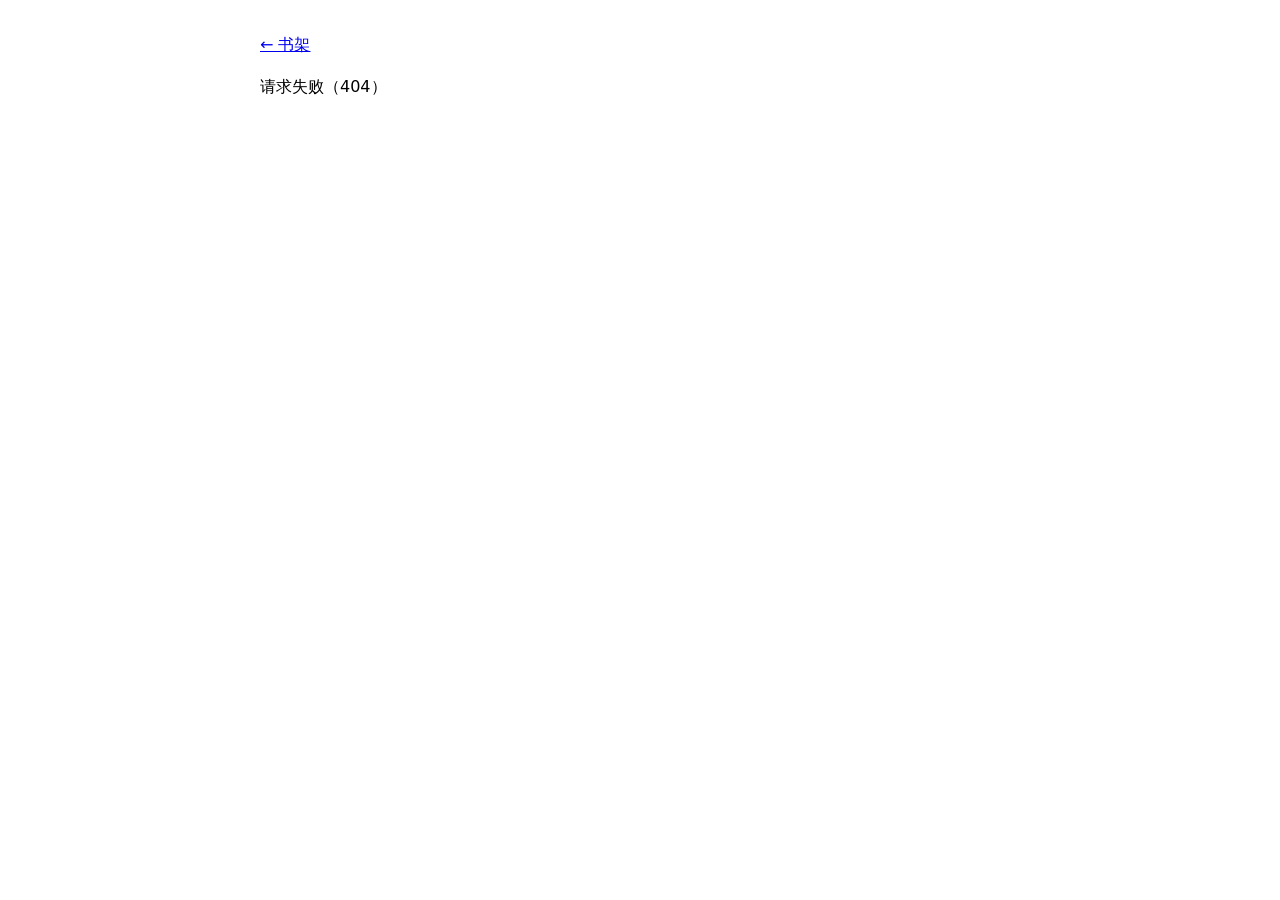
==== app/static/book.html @ ffcf8f90 "阶段 1：EPUB 导入和章节解析 - 按目录展平章节，支持锚点切分、跨文件章节、无目录回退、DRM 检测 - 书库接口和最简前端（书架、章节列表） - docs/spec.md、docs/plan." ====
<!doctype html>
<html lang="zh">
<head>
<meta charset="utf-8">
<meta name="viewport" content="width=device-width, initial-scale=1">
<title>章节</title>
<link rel="stylesheet" href="style.css">
</head>
<body>
<p><a href="/">← 书架</a></p>
<div id="book"></div>
<ol id="chapters"></ol>

<script src="app.js"></script>
<script>
const bookId = new URLSearchParams(location.search).get("id");

async function render() {
  let book;
  try {
    book = await api(`/api/books/${bookId}`);
  } catch (err) {
    document.getElementById("book").textContent = err.message;
    return;
  }
  document.title = book.title;
  const header = document.getElementById("book");
  header.replaceChildren(
    book.has_cover ? el("img", { src: `/api/books/${book.id}/cover`, class: "cover", alt: "" }) : "",
    el("h1", {}, book.title),
    el("p", {}, `${book.author || "未知作者"} · 共 ${book.chapter_count} 章`),
  );

  const list = document.getElementById("chapters");
  list.replaceChildren();
  for (const ch of book.chapters) {
    const label = [...ch.parent_titles, ch.title].join(" · ");
    list.append(el("li", {}, label));
  }
}

render();
</script>
</body>
</html>
---- app/static/style.css ----
body { font-family: system-ui, sans-serif; max-width: 760px; margin: 0 auto; padding: 16px; line-height: 1.6; }
li { margin: 4px 0; }
.cover { max-height: 160px; float: right; margin-left: 16px; }
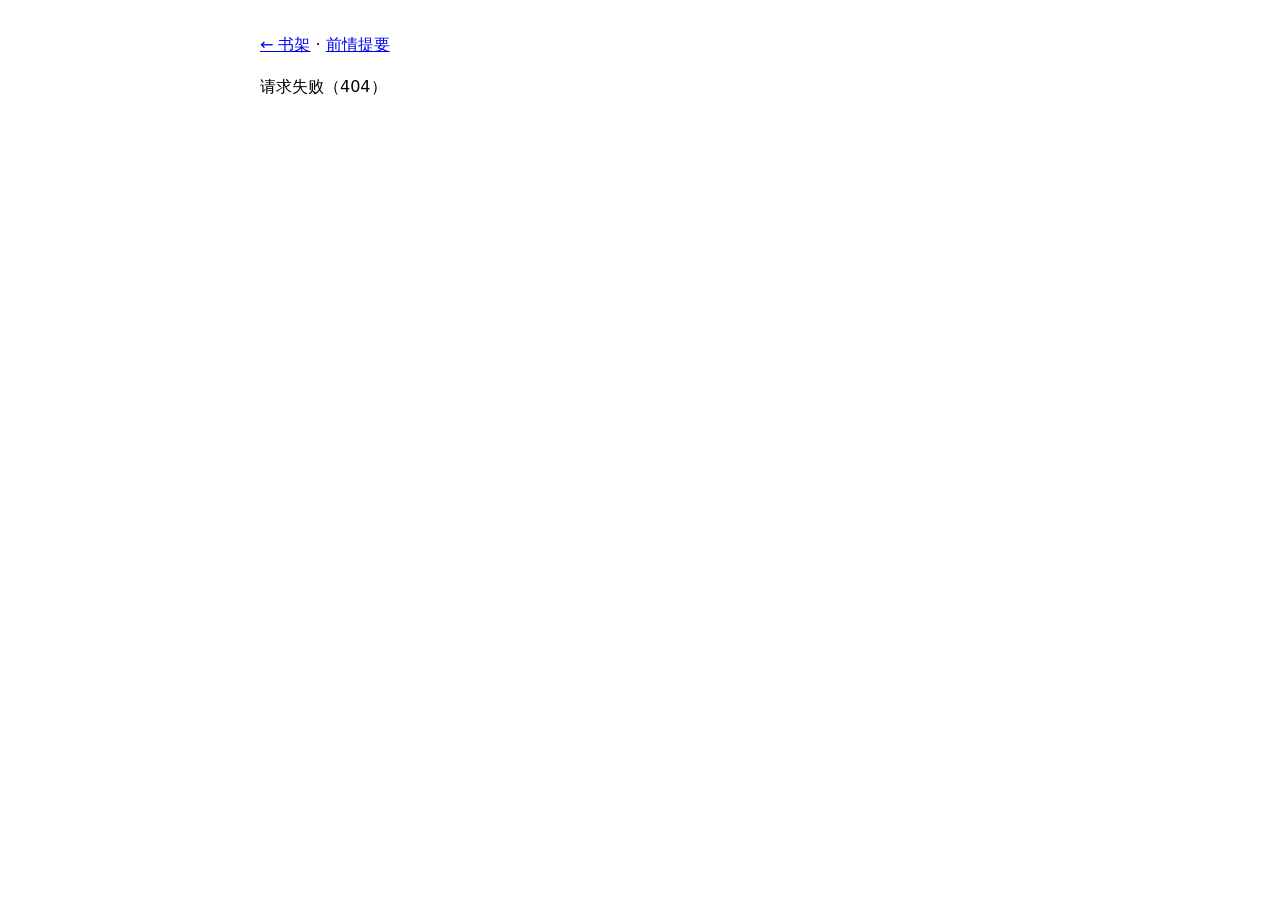
==== commit 93007336: "阶段 3：逐章摘要 - LLM 调用封装：JSON 模式、不合格重试一次、开发模式请求日志（不含 key） - 所有系统提示统一带名著兜底条款；不传书名作者 - 生成第 k 章只带最近 K 章摘要和此" ====
--- a/app/static/book.html
+++ b/app/static/book.html
@@ -7,13 +7,14 @@
 <link rel="stylesheet" href="style.css">
 </head>
 <body>
-<p><a href="/">← 书架</a></p>
+<p><a href="/">← 书架</a> · <a id="summary-link">前情提要</a></p>
 <div id="book"></div>
 <ol id="chapters"></ol>
 
 <script src="app.js"></script>
 <script>
 const bookId = new URLSearchParams(location.search).get("id");
+document.getElementById("summary-link").href = `summary.html?id=${bookId}`;
 
 async function render() {
   let book;
@@ -28,15 +29,51 @@
   header.replaceChildren(
     book.has_cover ? el("img", { src: `/api/books/${book.id}/cover`, class: "cover", alt: "" }) : "",
     el("h1", {}, book.title),
-    el("p", {}, `${book.author || "未知作者"} · 共 ${book.chapter_count} 章`),
+    el("p", {}, book.author || "未知作者"),
+    el("p", {}, el("strong", {}, `正在读第 ${book.current_chapter} 章 / 共 ${book.chapter_count} 章`),
+      `（第 1 ~ ${book.current_chapter - 1} 章算已读）`),
   );
 
   const list = document.getElementById("chapters");
   list.replaceChildren();
   for (const ch of book.chapters) {
     const label = [...ch.parent_titles, ch.title].join(" · ");
-    list.append(el("li", {}, label));
+    const state = ch.number < book.current_chapter ? "read"
+      : ch.number === book.current_chapter ? "current" : "unread";
+
+    const readBtn = el("button", {}, "正在读这一章");
+    readBtn.disabled = state === "current";
+    readBtn.onclick = () => update(`/api/books/${book.id}/progress`, { chapter: ch.number });
+
+    const skip = el("input", { type: "checkbox" });
+    skip.checked = ch.skipped;
+    skip.onchange = () => update(`/api/books/${book.id}/chapters/${ch.number}/skipped`, { skipped: skip.checked });
+
+    list.append(el("li", { class: state },
+      el("span", { class: "label" }, label),
+      state === "current" ? el("span", { class: "tag" }, "正在读") : "",
+      state === "unread" ? el("span", { class: "tag" }, "未读") : "",
+      ch.mentions_book_info
+        ? el("span", { class: ch.skipped ? "tag" : "tag warn", title: "这一页含书名和作者，不跳过的话会随正文发给模型" },
+            ch.skipped ? "含书名/作者" : "含书名/作者，建议跳过")
+        : "",
+      " ", readBtn, " ",
+      el("label", {}, skip, "跳过（非正文）"),
+    ));
   }
+}
+
+async function update(path, body) {
+  try {
+    await api(path, {
+      method: "PUT",
+      headers: { "Content-Type": "application/json" },
+      body: JSON.stringify(body),
+    });
+  } catch (err) {
+    alert(err.message);
+  }
+  render();
 }
 
 render();
--- a/app/static/style.css
+++ b/app/static/style.css
@@ -1,3 +1,8 @@
 body { font-family: system-ui, sans-serif; max-width: 760px; margin: 0 auto; padding: 16px; line-height: 1.6; }
 li { margin: 4px 0; }
 .cover { max-height: 160px; float: right; margin-left: 16px; }
+li.unread .label { color: #999; }
+li.current .label { font-weight: bold; }
+.tag { font-size: 12px; border: 1px solid currentColor; border-radius: 4px; padding: 0 4px; margin-left: 6px; color: #888; }
+.muted { color: #777; }
+.tag.warn { color: #b45309; }
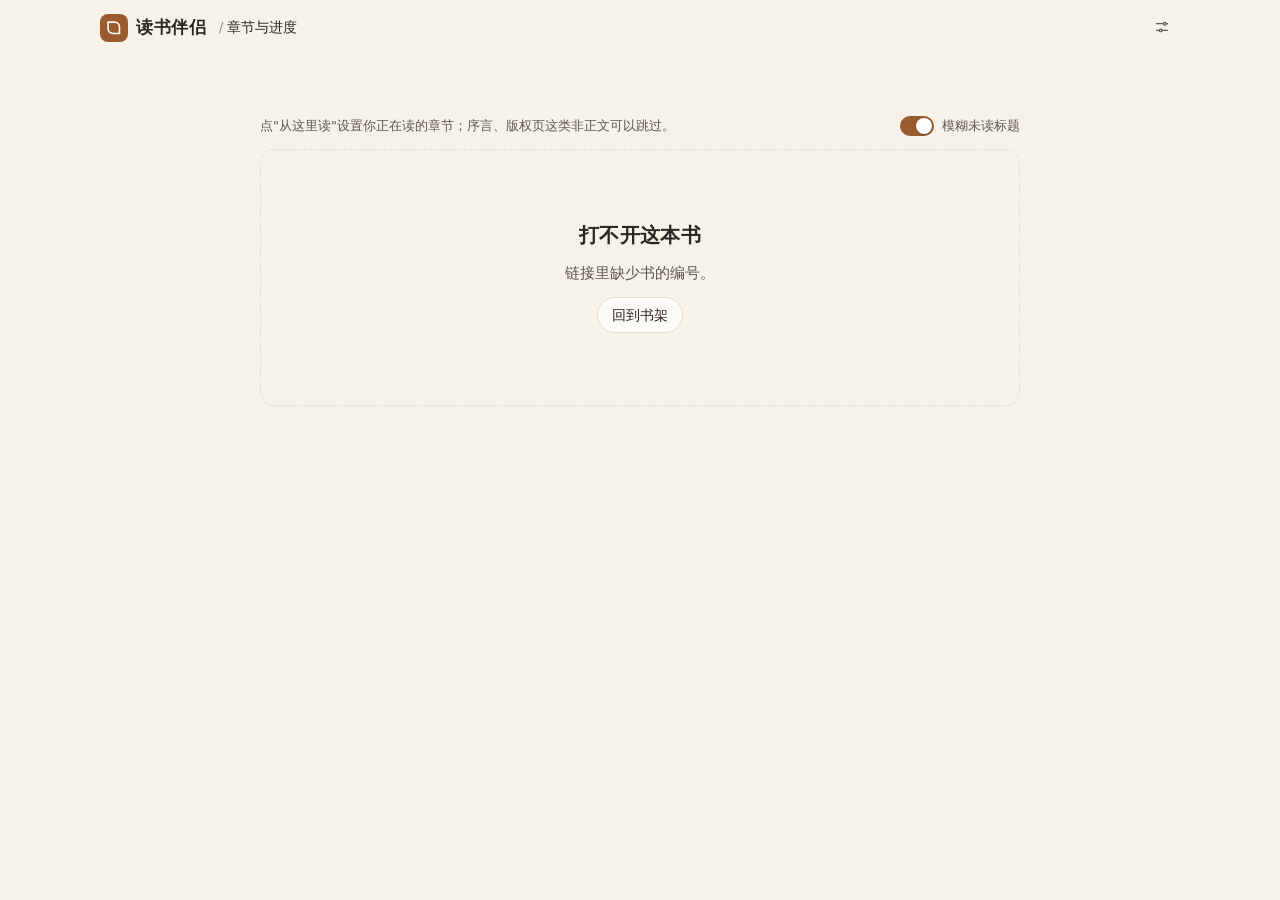
==== commit ca2def32: "feat(ui): 重做界面，面向沉浸阅读 视觉 - 以"纸张"为基调的设计：衬线正文、两端对齐、首行缩进，阅读区限宽 - 三套主题（纸张 / 护眼 / 夜间）+ 跟随系统，正文字号 15~24px " ====
--- a/app/static/book.html
+++ b/app/static/book.html
@@ -1,82 +1,47 @@
 <!doctype html>
-<html lang="zh">
+<html lang="zh-CN">
 <head>
+<title>章节与进度 · 读书伴侣</title>
 <meta charset="utf-8">
-<meta name="viewport" content="width=device-width, initial-scale=1">
-<title>章节</title>
+<meta name="viewport" content="width=device-width, initial-scale=1, viewport-fit=cover">
+<!-- 前端单独部署时填后端地址，如 https://api.example.com；同源部署留空 -->
+<meta name="api-base" content="">
+<meta name="theme-color" content="#f6f2ea">
+<link rel="icon" href="data:image/svg+xml,%3Csvg xmlns='http://www.w3.org/2000/svg' viewBox='0 0 32 32'%3E%3Crect width='32' height='32' rx='8' fill='%239a5b2f'/%3E%3Cpath d='M9 9h9a5 5 0 0 1 5 5v9h-9a5 5 0 0 1-5-5z' fill='none' stroke='%23fffaf3' stroke-width='2'/%3E%3C/svg%3E">
 <link rel="stylesheet" href="style.css">
+<!-- 在样式生效前应用主题和字号，避免刷新时先闪一下默认主题 -->
+<script>
+try {
+  var d = document.documentElement, get = function (k, v) { var r = localStorage.getItem("ec." + k); return r === null ? v : JSON.parse(r); };
+  if (get("theme", "auto") !== "auto") d.dataset.theme = get("theme", "auto");
+  d.style.setProperty("--read-size", get("fontSize", 18) + "px");
+  if (get("veilUnread", true)) d.classList.add("veil-unread");
+} catch (e) {}
+</script>
+<script src="js/common.js"></script>
+<script src="js/book.js" defer></script>
 </head>
 <body>
-<p><a href="/">← 书架</a> · <a id="summary-link">前情提要</a></p>
-<div id="book"></div>
-<ol id="chapters"></ol>
+<header class="topbar">
+  <a class="brand" href="./" aria-label="返回书架">
+    <span class="brand-mark"><svg class="icon" viewBox="0 0 24 24" fill="none" stroke="currentColor" stroke-width="2" stroke-linecap="round" stroke-linejoin="round" aria-hidden="true"><path d="M5 5h8a6 6 0 0 1 6 6v8h-8a6 6 0 0 1-6-6z"/></svg></span>
+    读书伴侣
+  </a>
+  <nav class="crumb" aria-label="当前位置"><span class="sep">/</span><span class="here" id="crumb-title">章节与进度</span></nav>
+  <span class="spacer"></span>
+  <button class="btn btn-ghost btn-icon" id="settings-btn" type="button" aria-label="阅读设置" aria-expanded="false" title="阅读设置">
+    <svg class="icon" viewBox="0 0 24 24" fill="none" stroke="currentColor" stroke-width="1.8" stroke-linecap="round" stroke-linejoin="round" aria-hidden="true"><path d="M4 7h10M18 7h2M4 17h4M12 17h8"/><circle cx="16" cy="7" r="2"/><circle cx="10" cy="17" r="2"/></svg>
+  </button>
+</header>
 
-<script src="app.js"></script>
-<script>
-const bookId = new URLSearchParams(location.search).get("id");
-document.getElementById("summary-link").href = `summary.html?id=${bookId}`;
+<main class="page">
+  <section class="book-hero" id="hero"></section>
 
-async function render() {
-  let book;
-  try {
-    book = await api(`/api/books/${bookId}`);
-  } catch (err) {
-    document.getElementById("book").textContent = err.message;
-    return;
-  }
-  document.title = book.title;
-  const header = document.getElementById("book");
-  header.replaceChildren(
-    book.has_cover ? el("img", { src: `/api/books/${book.id}/cover`, class: "cover", alt: "" }) : "",
-    el("h1", {}, book.title),
-    el("p", {}, book.author || "未知作者"),
-    el("p", {}, el("strong", {}, `正在读第 ${book.current_chapter} 章 / 共 ${book.chapter_count} 章`),
-      `（第 1 ~ ${book.current_chapter - 1} 章算已读）`),
-  );
-
-  const list = document.getElementById("chapters");
-  list.replaceChildren();
-  for (const ch of book.chapters) {
-    const label = [...ch.parent_titles, ch.title].join(" · ");
-    const state = ch.number < book.current_chapter ? "read"
-      : ch.number === book.current_chapter ? "current" : "unread";
-
-    const readBtn = el("button", {}, "正在读这一章");
-    readBtn.disabled = state === "current";
-    readBtn.onclick = () => update(`/api/books/${book.id}/progress`, { chapter: ch.number });
-
-    const skip = el("input", { type: "checkbox" });
-    skip.checked = ch.skipped;
-    skip.onchange = () => update(`/api/books/${book.id}/chapters/${ch.number}/skipped`, { skipped: skip.checked });
-
-    list.append(el("li", { class: state },
-      el("span", { class: "label" }, label),
-      state === "current" ? el("span", { class: "tag" }, "正在读") : "",
-      state === "unread" ? el("span", { class: "tag" }, "未读") : "",
-      ch.mentions_book_info
-        ? el("span", { class: ch.skipped ? "tag" : "tag warn", title: "这一页含书名和作者，不跳过的话会随正文发给模型" },
-            ch.skipped ? "含书名/作者" : "含书名/作者，建议跳过")
-        : "",
-      " ", readBtn, " ",
-      el("label", {}, skip, "跳过（非正文）"),
-    ));
-  }
-}
-
-async function update(path, body) {
-  try {
-    await api(path, {
-      method: "PUT",
-      headers: { "Content-Type": "application/json" },
-      body: JSON.stringify(body),
-    });
-  } catch (err) {
-    alert(err.message);
-  }
-  render();
-}
-
-render();
-</script>
+  <div class="toolbar">
+    <span id="toolbar-text">点"从这里读"设置你正在读的章节；序言、版权页这类非正文可以跳过。</span>
+    <label class="switch"><input type="checkbox" id="veil-toggle">模糊未读标题</label>
+  </div>
+  <div id="chapters"></div>
+</main>
 </body>
 </html>
--- a/app/static/style.css
+++ b/app/static/style.css
@@ -1,8 +1,1433 @@
-body { font-family: system-ui, sans-serif; max-width: 760px; margin: 0 auto; padding: 16px; line-height: 1.6; }
-li { margin: 4px 0; }
-.cover { max-height: 160px; float: right; margin-left: 16px; }
-li.unread .label { color: #999; }
-li.current .label { font-weight: bold; }
-.tag { font-size: 12px; border: 1px solid currentColor; border-radius: 4px; padding: 0 4px; margin-left: 6px; color: #888; }
-.muted { color: #777; }
-.tag.warn { color: #b45309; }
+/* EPUB 读书伴侣 —— 以"纸张"为基调的阅读界面。
+   颜色都定义成变量，三套主题（纸张 / 护眼 / 夜间）只换变量；"跟随系统"时由媒体查询切换。 */
+
+:root {
+  --bg: #f6f2ea;
+  --surface: #fdfbf7;
+  --surface-2: #efe9de;
+  --text: #2b2621;
+  --text-2: #5f564c;
+  --muted: #998d7f;
+  --line: #e4dccf;
+  --accent: #9a5b2f;
+  --accent-ink: #fffaf3;
+  --accent-soft: #f2e4d4;
+  --danger: #a33a2c;
+  --warn: #a56a12;
+  --warn-soft: #f7ebd3;
+  --ok: #4f7a4a;
+  --shadow-sm: 0 1px 2px rgb(60 40 20 / 6%);
+  --shadow: 0 1px 2px rgb(60 40 20 / 5%), 0 10px 30px -12px rgb(60 40 20 / 18%);
+  --radius: 14px;
+  --radius-sm: 8px;
+
+  --font-sans: -apple-system, BlinkMacSystemFont, "PingFang SC", "Hiragino Sans GB", "Microsoft YaHei",
+    "Noto Sans SC", "Noto Sans CJK SC", system-ui, sans-serif;
+  --font-serif: "Source Han Serif SC", "Noto Serif SC", "Noto Serif CJK SC", "Songti SC", "STSong", "SimSun",
+    Georgia, serif;
+  --read-size: 18px;
+
+  color-scheme: light;
+}
+
+/* 护眼：更暖、对比度更低，适合长时间看 */
+:root[data-theme="sepia"] {
+  --bg: #efe4cc;
+  --surface: #f6eedb;
+  --surface-2: #e6d9bc;
+  --text: #3d3326;
+  --text-2: #62553f;
+  --muted: #94846a;
+  --line: #ddcfb1;
+  --accent: #8a5a25;
+  --accent-soft: #e8d6b4;
+  --warn-soft: #ecdcb6;
+}
+
+/* 夜间：不用纯黑，减少和文字之间的刺眼反差 */
+:root[data-theme="night"] {
+  --bg: #161513;
+  --surface: #1f1d1a;
+  --surface-2: #2a2723;
+  --text: #e7e0d4;
+  --text-2: #b8ad9c;
+  --muted: #80776a;
+  --line: #36322c;
+  --accent: #d79c68;
+  --accent-ink: #1b140d;
+  --accent-soft: #3b2d21;
+  --danger: #e07a6a;
+  --warn: #e0a54a;
+  --warn-soft: #3a2e1a;
+  --ok: #8fbf86;
+  --shadow-sm: 0 1px 2px rgb(0 0 0 / 30%);
+  --shadow: 0 1px 2px rgb(0 0 0 / 30%), 0 12px 32px -12px rgb(0 0 0 / 60%);
+  color-scheme: dark;
+}
+
+@media (prefers-color-scheme: dark) {
+  :root:not([data-theme]) {
+    --bg: #161513;
+    --surface: #1f1d1a;
+    --surface-2: #2a2723;
+    --text: #e7e0d4;
+    --text-2: #b8ad9c;
+    --muted: #80776a;
+    --line: #36322c;
+    --accent: #d79c68;
+    --accent-ink: #1b140d;
+    --accent-soft: #3b2d21;
+    --danger: #e07a6a;
+    --warn: #e0a54a;
+    --warn-soft: #3a2e1a;
+    --ok: #8fbf86;
+    --shadow-sm: 0 1px 2px rgb(0 0 0 / 30%);
+    --shadow: 0 1px 2px rgb(0 0 0 / 30%), 0 12px 32px -12px rgb(0 0 0 / 60%);
+    color-scheme: dark;
+  }
+}
+
+/* ---------- 基础 ---------- */
+
+*,
+*::before,
+*::after {
+  box-sizing: border-box;
+}
+
+html {
+  -webkit-text-size-adjust: 100%;
+  text-size-adjust: 100%;
+}
+
+body {
+  margin: 0;
+  min-height: 100vh;
+  background: var(--bg);
+  color: var(--text);
+  font: 15px/1.6 var(--font-sans);
+  -webkit-font-smoothing: antialiased;
+  transition: background-color 0.3s, color 0.3s;
+}
+
+a {
+  color: inherit;
+  text-decoration: none;
+}
+
+button,
+input {
+  font: inherit;
+  color: inherit;
+}
+
+:focus-visible {
+  outline: 2px solid var(--accent);
+  outline-offset: 2px;
+  border-radius: 4px;
+}
+
+[hidden] {
+  display: none !important;
+}
+
+.visually-hidden {
+  position: absolute;
+  width: 1px;
+  height: 1px;
+  overflow: hidden;
+  clip: rect(0 0 0 0);
+  white-space: nowrap;
+}
+
+.icon {
+  width: 1.15em;
+  height: 1.15em;
+  flex: none;
+  vertical-align: -0.2em;
+}
+
+/* ---------- 顶栏 ---------- */
+
+.topbar {
+  position: sticky;
+  top: 0;
+  z-index: 20;
+  display: flex;
+  align-items: center;
+  gap: 12px;
+  height: 56px;
+  padding: 0 max(16px, calc((100vw - 1080px) / 2));
+  background: color-mix(in srgb, var(--bg) 82%, transparent);
+  backdrop-filter: saturate(1.4) blur(12px);
+  -webkit-backdrop-filter: saturate(1.4) blur(12px);
+  border-bottom: 1px solid transparent;
+  transition: border-color 0.2s;
+}
+
+.topbar.scrolled {
+  border-bottom-color: var(--line);
+}
+
+.brand {
+  display: inline-flex;
+  align-items: center;
+  gap: 8px;
+  font-family: var(--font-serif);
+  font-size: 17px;
+  font-weight: 600;
+  letter-spacing: 0.04em;
+}
+
+.brand-mark {
+  display: grid;
+  place-items: center;
+  width: 28px;
+  height: 28px;
+  border-radius: 8px;
+  background: var(--accent);
+  color: var(--accent-ink);
+}
+
+.crumb {
+  display: inline-flex;
+  align-items: center;
+  gap: 4px;
+  min-width: 0;
+  color: var(--text-2);
+  font-size: 14px;
+}
+
+.crumb a:hover {
+  color: var(--text);
+}
+
+.crumb .sep {
+  color: var(--muted);
+}
+
+.crumb .here {
+  overflow: hidden;
+  text-overflow: ellipsis;
+  white-space: nowrap;
+  color: var(--text);
+}
+
+.topbar .spacer {
+  flex: 1;
+}
+
+/* ---------- 页面 ---------- */
+
+.page {
+  width: min(760px, 100% - 32px);
+  margin: 0 auto;
+  padding: 28px 0 96px;
+}
+
+.page-wide {
+  width: min(1080px, 100% - 32px);
+}
+
+h1,
+h2,
+h3 {
+  margin: 0;
+  font-family: var(--font-serif);
+  font-weight: 600;
+  letter-spacing: 0.02em;
+  line-height: 1.35;
+}
+
+h1 {
+  font-size: clamp(24px, 4vw, 32px);
+}
+
+.sub {
+  margin: 4px 0 0;
+  color: var(--text-2);
+}
+
+.muted {
+  color: var(--muted);
+}
+
+/* ---------- 按钮 ---------- */
+
+.btn {
+  display: inline-flex;
+  align-items: center;
+  justify-content: center;
+  gap: 6px;
+  height: 36px;
+  padding: 0 14px;
+  border: 1px solid var(--line);
+  border-radius: 999px;
+  background: var(--surface);
+  color: var(--text);
+  font-size: 14px;
+  white-space: nowrap;
+  cursor: pointer;
+  transition: background-color 0.15s, border-color 0.15s, transform 0.1s, opacity 0.15s;
+}
+
+.btn:hover {
+  border-color: color-mix(in srgb, var(--accent) 40%, var(--line));
+}
+
+.btn:active {
+  transform: scale(0.97);
+}
+
+.btn:disabled {
+  opacity: 0.5;
+  cursor: not-allowed;
+  transform: none;
+}
+
+.btn-primary {
+  border-color: var(--accent);
+  background: var(--accent);
+  color: var(--accent-ink);
+}
+
+.btn-primary:hover {
+  border-color: var(--accent);
+  background: color-mix(in srgb, var(--accent) 88%, black);
+}
+
+.btn-ghost {
+  border-color: transparent;
+  background: transparent;
+  color: var(--text-2);
+}
+
+.btn-ghost:hover {
+  background: var(--surface-2);
+  border-color: transparent;
+  color: var(--text);
+}
+
+.btn-sm {
+  height: 30px;
+  padding: 0 10px;
+  font-size: 13px;
+}
+
+.btn-icon {
+  width: 36px;
+  padding: 0;
+}
+
+.btn-danger {
+  border-color: var(--danger);
+  background: var(--danger);
+  color: #fff;
+}
+
+/* ---------- 进度条 ---------- */
+
+.progress {
+  position: relative;
+  height: 4px;
+  overflow: hidden;
+  border-radius: 999px;
+  background: var(--surface-2);
+}
+
+.progress > span {
+  position: absolute;
+  inset: 0 auto 0 0;
+  border-radius: inherit;
+  background: var(--accent);
+  transition: width 0.5s cubic-bezier(0.2, 0.8, 0.2, 1);
+}
+
+/* ---------- 书架 ---------- */
+
+.shelf-head {
+  display: flex;
+  flex-wrap: wrap;
+  align-items: flex-end;
+  justify-content: space-between;
+  gap: 16px;
+  margin-bottom: 28px;
+}
+
+.shelf-tools {
+  display: flex;
+  gap: 8px;
+}
+
+.search {
+  width: 220px;
+  height: 36px;
+  padding: 0 14px;
+  border: 1px solid var(--line);
+  border-radius: 999px;
+  background: var(--surface);
+}
+
+.search::placeholder {
+  color: var(--muted);
+}
+
+.book-grid {
+  display: grid;
+  grid-template-columns: repeat(auto-fill, minmax(156px, 1fr));
+  gap: 32px 24px;
+}
+
+.book-card {
+  position: relative;
+  display: flex;
+  flex-direction: column;
+  gap: 10px;
+}
+
+/* 只在首次打开书架时依次浮现；之后导入、删除时重新渲染不再重播 */
+.book-grid.intro .book-card {
+  animation: rise 0.4s both;
+}
+
+.book-card .cover-link {
+  display: block;
+  border-radius: 6px 10px 10px 6px;
+  box-shadow: var(--shadow);
+  transition: transform 0.25s cubic-bezier(0.2, 0.8, 0.2, 1), box-shadow 0.25s;
+}
+
+.book-card .cover-link:hover {
+  transform: translateY(-4px) rotate(-0.4deg);
+  box-shadow: var(--shadow), 0 18px 36px -18px rgb(60 40 20 / 35%);
+}
+
+.cover {
+  position: relative;
+  display: block;
+  width: 100%;
+  aspect-ratio: 2 / 3;
+  overflow: hidden;
+  border-radius: inherit;
+  background: var(--surface-2);
+  object-fit: cover;
+}
+
+/* 书脊高光，让封面有一点"实体书"的感觉 */
+.cover-link::after {
+  content: "";
+  position: absolute;
+  inset: 0;
+  border-radius: inherit;
+  background: linear-gradient(90deg, rgb(255 255 255 / 0%) 0, rgb(255 255 255 / 18%) 3%, rgb(0 0 0 / 8%) 6%,
+      transparent 9%);
+  pointer-events: none;
+}
+
+.cover-link {
+  position: relative;
+}
+
+/* 没有封面时，按书名生成一张素雅的"布面精装"封面 */
+.cover-ph {
+  display: flex;
+  flex-direction: column;
+  justify-content: space-between;
+  padding: 16% 12% 12%;
+  background: hsl(var(--hue) 28% 36%);
+  color: hsl(var(--hue) 40% 94%);
+  font-family: var(--font-serif);
+}
+
+.cover-ph .ph-title {
+  display: -webkit-box;
+  overflow: hidden;
+  font-size: 17px;
+  font-weight: 600;
+  line-height: 1.4;
+  -webkit-line-clamp: 5;
+  -webkit-box-orient: vertical;
+}
+
+.cover-ph .ph-rule {
+  width: 28px;
+  height: 1px;
+  margin: 12px 0;
+  background: currentColor;
+  opacity: 0.6;
+}
+
+.cover-ph .ph-author {
+  font-size: 12px;
+  opacity: 0.8;
+}
+
+.book-meta {
+  display: flex;
+  flex-direction: column;
+  gap: 2px;
+  min-width: 0;
+}
+
+.book-title {
+  display: -webkit-box;
+  overflow: hidden;
+  font-family: var(--font-serif);
+  font-size: 15px;
+  font-weight: 600;
+  line-height: 1.45;
+  -webkit-line-clamp: 2;
+  -webkit-box-orient: vertical;
+}
+
+.book-author {
+  overflow: hidden;
+  color: var(--text-2);
+  font-size: 13px;
+  text-overflow: ellipsis;
+  white-space: nowrap;
+}
+
+.book-progress {
+  display: flex;
+  align-items: center;
+  gap: 8px;
+  margin-top: 6px;
+  color: var(--muted);
+  font-size: 12px;
+  font-variant-numeric: tabular-nums;
+}
+
+.book-progress .progress {
+  flex: 1;
+}
+
+.book-actions {
+  display: flex;
+  gap: 4px;
+  margin-top: 2px;
+}
+
+.book-actions .btn {
+  flex: 1;
+}
+
+.book-actions .btn-icon {
+  flex: none;
+  width: 30px;
+}
+
+.book-card.pending .cover {
+  display: grid;
+  place-items: center;
+  border: 1.5px dashed var(--line);
+  background: transparent;
+  color: var(--muted);
+  font-size: 13px;
+}
+
+.empty {
+  display: grid;
+  justify-items: center;
+  gap: 12px;
+  padding: 72px 16px;
+  border: 1.5px dashed var(--line);
+  border-radius: var(--radius);
+  color: var(--text-2);
+  text-align: center;
+}
+
+.empty .empty-art {
+  width: 72px;
+  height: 72px;
+  color: var(--accent);
+  opacity: 0.85;
+}
+
+.empty h2 {
+  font-size: 20px;
+  color: var(--text);
+}
+
+.empty p {
+  max-width: 28em;
+  margin: 0;
+}
+
+.drop-overlay {
+  position: fixed;
+  inset: 12px;
+  z-index: 50;
+  display: grid;
+  place-items: center;
+  border: 2px dashed var(--accent);
+  border-radius: 20px;
+  background: color-mix(in srgb, var(--bg) 88%, transparent);
+  color: var(--accent);
+  font-family: var(--font-serif);
+  font-size: 22px;
+  opacity: 0;
+  pointer-events: none;
+  transition: opacity 0.15s;
+}
+
+.drop-overlay.show {
+  opacity: 1;
+}
+
+/* ---------- 书籍头部（章节页 / 提要页） ---------- */
+
+.book-hero {
+  display: flex;
+  gap: 24px;
+  align-items: flex-end;
+  margin-bottom: 32px;
+}
+
+.book-hero .cover-wrap {
+  position: relative;
+  flex: none;
+  width: 104px;
+  border-radius: 4px 8px 8px 4px;
+  box-shadow: var(--shadow);
+}
+
+.book-hero .hero-info {
+  flex: 1;
+  min-width: 0;
+}
+
+.book-hero .eyebrow {
+  margin-bottom: 4px;
+  color: var(--accent);
+  font-size: 13px;
+  letter-spacing: 0.08em;
+}
+
+.book-hero .progress {
+  max-width: 320px;
+  margin: 14px 0 6px;
+}
+
+.hero-progress-text {
+  color: var(--text-2);
+  font-size: 13px;
+  font-variant-numeric: tabular-nums;
+}
+
+.hero-actions {
+  display: flex;
+  flex-wrap: wrap;
+  gap: 8px;
+  margin-top: 16px;
+}
+
+/* ---------- 卡片和小节 ---------- */
+
+.section {
+  margin-top: 40px;
+}
+
+.section-head {
+  display: flex;
+  align-items: baseline;
+  justify-content: space-between;
+  gap: 12px;
+  margin-bottom: 14px;
+}
+
+.section-head h2 {
+  font-size: 19px;
+}
+
+.section-head .hint {
+  color: var(--muted);
+  font-size: 13px;
+}
+
+.card {
+  padding: 22px 24px;
+  border: 1px solid var(--line);
+  border-radius: var(--radius);
+  background: var(--surface);
+  box-shadow: var(--shadow-sm);
+}
+
+.notice {
+  display: flex;
+  gap: 10px;
+  align-items: flex-start;
+  margin-bottom: 20px;
+  padding: 12px 16px;
+  border-radius: var(--radius-sm);
+  background: var(--warn-soft);
+  color: var(--text);
+  font-size: 14px;
+}
+
+.notice .icon {
+  margin-top: 2px;
+  color: var(--warn);
+}
+
+/* 正文阅读排版：衬线、两端对齐、首行缩进 */
+.prose {
+  font-family: var(--font-serif);
+  font-size: var(--read-size);
+  line-height: 1.95;
+  letter-spacing: 0.02em;
+  text-align: justify;
+  hanging-punctuation: allow-end;
+}
+
+.prose p {
+  margin: 0;
+  text-indent: 2em;
+}
+
+.prose p + p {
+  margin-top: 0.75em;
+}
+
+/* ---------- 上次读到哪 ---------- */
+
+.resume {
+  position: relative;
+  overflow: hidden;
+  padding: 28px 28px 24px;
+  border: 1px solid var(--line);
+  border-radius: var(--radius);
+  background:
+    radial-gradient(120% 140% at 100% 0%, var(--accent-soft) 0, transparent 55%),
+    var(--surface);
+  box-shadow: var(--shadow);
+}
+
+.resume .label {
+  display: inline-flex;
+  align-items: center;
+  gap: 6px;
+  color: var(--accent);
+  font-size: 13px;
+  letter-spacing: 0.08em;
+}
+
+.resume blockquote {
+  margin: 12px 0 0;
+  font-family: var(--font-serif);
+  font-size: calc(var(--read-size) * 1.15);
+  line-height: 1.8;
+}
+
+.resume blockquote::before {
+  content: "“";
+  margin-right: 2px;
+  color: var(--accent);
+}
+
+.resume blockquote::after {
+  content: "”";
+  margin-left: 2px;
+  color: var(--accent);
+}
+
+.resume .where {
+  margin-top: 10px;
+  color: var(--muted);
+  font-size: 13px;
+}
+
+.recent-list {
+  display: grid;
+  gap: 14px;
+  margin-top: 22px;
+  padding-top: 18px;
+  border-top: 1px dashed var(--line);
+}
+
+.recent-list h3 {
+  margin-bottom: 4px;
+  color: var(--text-2);
+  font-family: var(--font-sans);
+  font-size: 13px;
+  font-weight: 500;
+}
+
+.recent-list p {
+  margin: 0;
+  font-family: var(--font-serif);
+  font-size: calc(var(--read-size) * 0.9);
+  line-height: 1.85;
+}
+
+/* ---------- 整体回顾 ---------- */
+
+.recap-foot {
+  display: flex;
+  flex-wrap: wrap;
+  align-items: center;
+  justify-content: space-between;
+  gap: 8px;
+  margin-top: 18px;
+  padding-top: 14px;
+  border-top: 1px solid var(--line);
+  color: var(--muted);
+  font-size: 13px;
+}
+
+.skeleton {
+  display: grid;
+  gap: 12px;
+}
+
+.skeleton span {
+  height: 14px;
+  border-radius: 6px;
+  background: linear-gradient(90deg, var(--surface-2) 0, var(--line) 50%, var(--surface-2) 100%);
+  background-size: 200% 100%;
+  animation: shimmer 1.4s infinite linear;
+}
+
+.skeleton span:nth-child(3n) {
+  width: 72%;
+}
+
+.skeleton span:nth-child(3n + 2) {
+  width: 92%;
+}
+
+/* ---------- 生成进度 ---------- */
+
+.gen-status {
+  display: flex;
+  flex-wrap: wrap;
+  align-items: center;
+  gap: 12px 16px;
+  margin-bottom: 8px;
+  padding: 14px 18px;
+  border: 1px solid var(--line);
+  border-radius: var(--radius);
+  background: var(--surface);
+}
+
+.gen-status .gen-text {
+  flex: 1;
+  min-width: 200px;
+  font-size: 14px;
+}
+
+.gen-status .gen-text small {
+  display: block;
+  overflow: hidden;
+  color: var(--muted);
+  font-size: 12px;
+  text-overflow: ellipsis;
+  white-space: nowrap;
+}
+
+.gen-status .progress {
+  flex-basis: 100%;
+  order: 3;
+}
+
+.gen-status.error {
+  border-color: color-mix(in srgb, var(--danger) 45%, var(--line));
+}
+
+.spinner {
+  width: 16px;
+  height: 16px;
+  flex: none;
+  border: 2px solid var(--line);
+  border-top-color: var(--accent);
+  border-radius: 50%;
+  animation: spin 0.8s linear infinite;
+}
+
+/* ---------- 逐章摘要时间线 ---------- */
+
+.timeline {
+  position: relative;
+  margin: 0;
+  padding: 0;
+  list-style: none;
+}
+
+.timeline::before {
+  content: "";
+  position: absolute;
+  top: 18px;
+  bottom: 18px;
+  left: 11px;
+  width: 1px;
+  background: var(--line);
+}
+
+.tl-item {
+  position: relative;
+  padding-left: 36px;
+}
+
+.tl-item::before {
+  content: "";
+  position: absolute;
+  top: 19px;
+  left: 6px;
+  width: 11px;
+  height: 11px;
+  border: 2px solid var(--accent);
+  border-radius: 50%;
+  background: var(--bg);
+}
+
+.tl-item.pending::before {
+  border-color: var(--line);
+}
+
+.tl-item details {
+  border-radius: var(--radius-sm);
+  transition: background-color 0.15s;
+}
+
+.tl-item details[open] {
+  margin: 6px 0 10px;
+  padding-bottom: 14px;
+  background: var(--surface);
+  box-shadow: var(--shadow-sm);
+}
+
+.tl-item summary {
+  display: flex;
+  align-items: center;
+  gap: 10px;
+  padding: 12px 14px;
+  border-radius: var(--radius-sm);
+  cursor: pointer;
+  list-style: none;
+}
+
+.tl-item summary::-webkit-details-marker {
+  display: none;
+}
+
+.tl-item summary:hover {
+  background: var(--surface-2);
+}
+
+.tl-item details[open] summary:hover {
+  background: transparent;
+}
+
+.tl-item .tl-num {
+  flex: none;
+  min-width: 2.2em;
+  color: var(--muted);
+  font-size: 12px;
+  font-variant-numeric: tabular-nums;
+}
+
+.tl-item .tl-title {
+  flex: 1;
+  min-width: 0;
+  font-family: var(--font-serif);
+  font-size: 15px;
+}
+
+.tl-item .tl-parent {
+  margin-right: 6px;
+  color: var(--muted);
+  font-family: var(--font-sans);
+  font-size: 12px;
+}
+
+.tl-item .chev {
+  color: var(--muted);
+  transition: transform 0.2s;
+}
+
+.tl-item details[open] .chev {
+  transform: rotate(90deg);
+}
+
+.tl-body {
+  padding: 0 18px;
+}
+
+.tl-body .prose p {
+  text-indent: 0;
+}
+
+.tl-ending {
+  margin-top: 12px;
+  padding: 10px 14px;
+  border-left: 2px solid var(--accent);
+  border-radius: 0 var(--radius-sm) var(--radius-sm) 0;
+  background: var(--surface-2);
+  color: var(--text-2);
+  font-size: 14px;
+}
+
+.tl-ending b {
+  margin-right: 4px;
+  color: var(--accent);
+  font-weight: 500;
+}
+
+.tl-foot {
+  display: flex;
+  align-items: center;
+  justify-content: space-between;
+  gap: 8px;
+  margin-top: 12px;
+  color: var(--muted);
+  font-size: 12px;
+}
+
+/* ---------- 章节列表 ---------- */
+
+.toolbar {
+  display: flex;
+  flex-wrap: wrap;
+  align-items: center;
+  justify-content: space-between;
+  gap: 12px;
+  margin-bottom: 12px;
+  color: var(--text-2);
+  font-size: 13px;
+}
+
+.ch-group + .ch-group {
+  margin-top: 20px;
+}
+
+.ch-group-title {
+  margin: 0 0 6px 4px;
+  color: var(--text-2);
+  font-family: var(--font-serif);
+  font-size: 14px;
+  font-weight: 600;
+  letter-spacing: 0.06em;
+}
+
+.ch-list {
+  margin: 0;
+  padding: 0;
+  overflow: hidden;
+  border: 1px solid var(--line);
+  border-radius: var(--radius);
+  background: var(--surface);
+  list-style: none;
+}
+
+.ch-row {
+  display: flex;
+  align-items: center;
+  gap: 12px;
+  min-height: 52px;
+  padding: 8px 12px 8px 16px;
+  border-left: 3px solid transparent;
+  transition: background-color 0.15s;
+}
+
+.ch-row + .ch-row {
+  border-top: 1px solid var(--line);
+}
+
+.ch-row:hover {
+  background: color-mix(in srgb, var(--surface-2) 55%, transparent);
+}
+
+.ch-row .ch-state {
+  display: grid;
+  flex: none;
+  place-items: center;
+  width: 22px;
+  height: 22px;
+  border-radius: 50%;
+  color: var(--muted);
+  font-size: 11px;
+  font-variant-numeric: tabular-nums;
+}
+
+.ch-row.read .ch-state {
+  background: var(--accent-soft);
+  color: var(--accent);
+}
+
+.ch-row.current {
+  border-left-color: var(--accent);
+  background: var(--accent-soft);
+}
+
+.ch-row.current .ch-state {
+  background: var(--accent);
+  color: var(--accent-ink);
+}
+
+.ch-row .ch-title {
+  flex: 1;
+  min-width: 0;
+  font-family: var(--font-serif);
+  font-size: 15px;
+}
+
+.ch-row.unread .ch-title {
+  color: var(--text-2);
+}
+
+.ch-row.skipped .ch-title {
+  color: var(--muted);
+  text-decoration: line-through;
+  text-decoration-color: color-mix(in srgb, var(--muted) 60%, transparent);
+}
+
+.ch-row .ch-actions {
+  display: flex;
+  flex: none;
+  align-items: center;
+  gap: 8px;
+}
+
+.ch-row .set-current {
+  opacity: 0;
+  transition: opacity 0.15s;
+}
+
+.ch-row:hover .set-current,
+.ch-row .set-current:focus-visible {
+  opacity: 1;
+}
+
+@media (hover: none) {
+  .ch-row .set-current {
+    opacity: 1;
+  }
+}
+
+/* 防剧透：未读章节的标题先模糊，点一下才显示 */
+.veil-unread .veiled {
+  filter: blur(5px);
+  cursor: pointer;
+  user-select: none;
+  transition: filter 0.2s;
+}
+
+.veil-unread .veiled:hover {
+  filter: blur(4px);
+}
+
+.veil-unread .veiled.revealed {
+  filter: none;
+  cursor: auto;
+  user-select: auto;
+}
+
+.tag {
+  display: inline-flex;
+  align-items: center;
+  height: 20px;
+  margin-left: 8px;
+  padding: 0 8px;
+  border-radius: 999px;
+  background: var(--surface-2);
+  color: var(--text-2);
+  font-family: var(--font-sans);
+  font-size: 11px;
+  vertical-align: 2px;
+  white-space: nowrap;
+}
+
+.tag.accent {
+  background: var(--accent);
+  color: var(--accent-ink);
+}
+
+.tag.warn {
+  background: var(--warn-soft);
+  color: var(--warn);
+}
+
+/* 开关 */
+.switch {
+  display: inline-flex;
+  align-items: center;
+  gap: 8px;
+  color: var(--text-2);
+  font-size: 13px;
+  cursor: pointer;
+  user-select: none;
+}
+
+.switch input {
+  position: relative;
+  width: 34px;
+  height: 20px;
+  margin: 0;
+  border-radius: 999px;
+  background: var(--line);
+  appearance: none;
+  cursor: pointer;
+  transition: background-color 0.2s;
+}
+
+.switch input::after {
+  content: "";
+  position: absolute;
+  top: 2px;
+  left: 2px;
+  width: 16px;
+  height: 16px;
+  border-radius: 50%;
+  background: #fff;
+  box-shadow: 0 1px 2px rgb(0 0 0 / 25%);
+  transition: transform 0.2s;
+}
+
+.switch input:checked {
+  background: var(--accent);
+}
+
+.switch input:checked::after {
+  transform: translateX(14px);
+}
+
+/* ---------- 阅读设置面板 ---------- */
+
+.popover {
+  position: fixed;
+  top: 60px;
+  right: max(16px, calc((100vw - 1080px) / 2));
+  z-index: 40;
+  width: 280px;
+  padding: 18px;
+  border: 1px solid var(--line);
+  border-radius: var(--radius);
+  background: var(--surface);
+  box-shadow: var(--shadow), 0 24px 48px -24px rgb(0 0 0 / 30%);
+  animation: pop 0.16s both;
+}
+
+.popover h3 {
+  margin: 0 0 10px;
+  color: var(--text-2);
+  font-family: var(--font-sans);
+  font-size: 12px;
+  font-weight: 500;
+  letter-spacing: 0.06em;
+}
+
+.popover .row + h3 {
+  margin-top: 18px;
+}
+
+.theme-swatches {
+  display: grid;
+  grid-template-columns: repeat(4, 1fr);
+  gap: 8px;
+}
+
+.swatch {
+  display: grid;
+  gap: 6px;
+  justify-items: center;
+  padding: 0;
+  border: 0;
+  background: none;
+  color: var(--text-2);
+  font-size: 12px;
+  cursor: pointer;
+}
+
+.swatch i {
+  display: grid;
+  place-items: center;
+  width: 44px;
+  height: 44px;
+  border: 1px solid rgb(0 0 0 / 10%);
+  border-radius: 12px;
+  font-family: var(--font-serif);
+  font-style: normal;
+  font-size: 16px;
+}
+
+.swatch[aria-pressed="true"] i {
+  box-shadow: 0 0 0 2px var(--surface), 0 0 0 4px var(--accent);
+}
+
+.font-size-row {
+  display: flex;
+  align-items: center;
+  gap: 10px;
+}
+
+.font-size-row input[type="range"] {
+  flex: 1;
+  accent-color: var(--accent);
+}
+
+.font-size-row .value {
+  width: 3em;
+  color: var(--muted);
+  font-size: 12px;
+  text-align: right;
+  font-variant-numeric: tabular-nums;
+}
+
+/* ---------- 提示消息和对话框 ---------- */
+
+.toasts {
+  position: fixed;
+  bottom: 24px;
+  left: 50%;
+  z-index: 60;
+  display: grid;
+  gap: 8px;
+  justify-items: center;
+  transform: translateX(-50%);
+  pointer-events: none;
+}
+
+.toast {
+  display: flex;
+  align-items: center;
+  gap: 12px;
+  max-width: min(520px, 100vw - 32px);
+  padding: 10px 12px 10px 16px;
+  border-radius: 999px;
+  background: var(--text);
+  color: var(--bg);
+  box-shadow: var(--shadow);
+  font-size: 14px;
+  pointer-events: auto;
+  animation: rise 0.2s both;
+}
+
+.toast.error {
+  background: var(--danger);
+  color: #fff;
+}
+
+.toast button {
+  padding: 4px 10px;
+  border: 0;
+  border-radius: 999px;
+  background: rgb(255 255 255 / 16%);
+  cursor: pointer;
+}
+
+.toast.leaving {
+  opacity: 0;
+  transform: translateY(6px);
+  transition: opacity 0.2s, transform 0.2s;
+}
+
+dialog.confirm {
+  width: min(400px, 100vw - 32px);
+  padding: 24px;
+  border: 1px solid var(--line);
+  border-radius: var(--radius);
+  background: var(--surface);
+  color: var(--text);
+  box-shadow: var(--shadow);
+}
+
+dialog.confirm::backdrop {
+  background: rgb(20 15 10 / 40%);
+  backdrop-filter: blur(2px);
+}
+
+dialog.confirm h2 {
+  font-size: 18px;
+}
+
+dialog.confirm p {
+  margin: 10px 0 22px;
+  color: var(--text-2);
+}
+
+dialog.confirm .actions {
+  display: flex;
+  justify-content: flex-end;
+  gap: 8px;
+}
+
+/* ---------- 动画 ---------- */
+
+@keyframes rise {
+  from {
+    opacity: 0;
+    transform: translateY(8px);
+  }
+}
+
+@keyframes pop {
+  from {
+    opacity: 0;
+    transform: translateY(-4px) scale(0.98);
+  }
+}
+
+@keyframes shimmer {
+  to {
+    background-position: -200% 0;
+  }
+}
+
+@keyframes spin {
+  to {
+    transform: rotate(360deg);
+  }
+}
+
+@media (prefers-reduced-motion: reduce) {
+  *,
+  *::before,
+  *::after {
+    animation-duration: 0.01ms !important;
+    animation-iteration-count: 1 !important;
+    transition-duration: 0.01ms !important;
+  }
+}
+
+/* ---------- 窄屏 ---------- */
+
+@media (max-width: 600px) {
+  .page {
+    padding-top: 20px;
+  }
+
+  .book-grid {
+    grid-template-columns: repeat(2, 1fr);
+    gap: 28px 16px;
+  }
+
+  .shelf-tools {
+    width: 100%;
+  }
+
+  .search {
+    flex: 1;
+    width: auto;
+  }
+
+  .book-hero {
+    gap: 16px;
+  }
+
+  .book-hero .cover-wrap {
+    width: 80px;
+  }
+
+  .card,
+  .resume {
+    padding: 18px;
+  }
+
+  .ch-row {
+    padding-left: 12px;
+  }
+
+  .crumb .here {
+    max-width: 40vw;
+  }
+}
